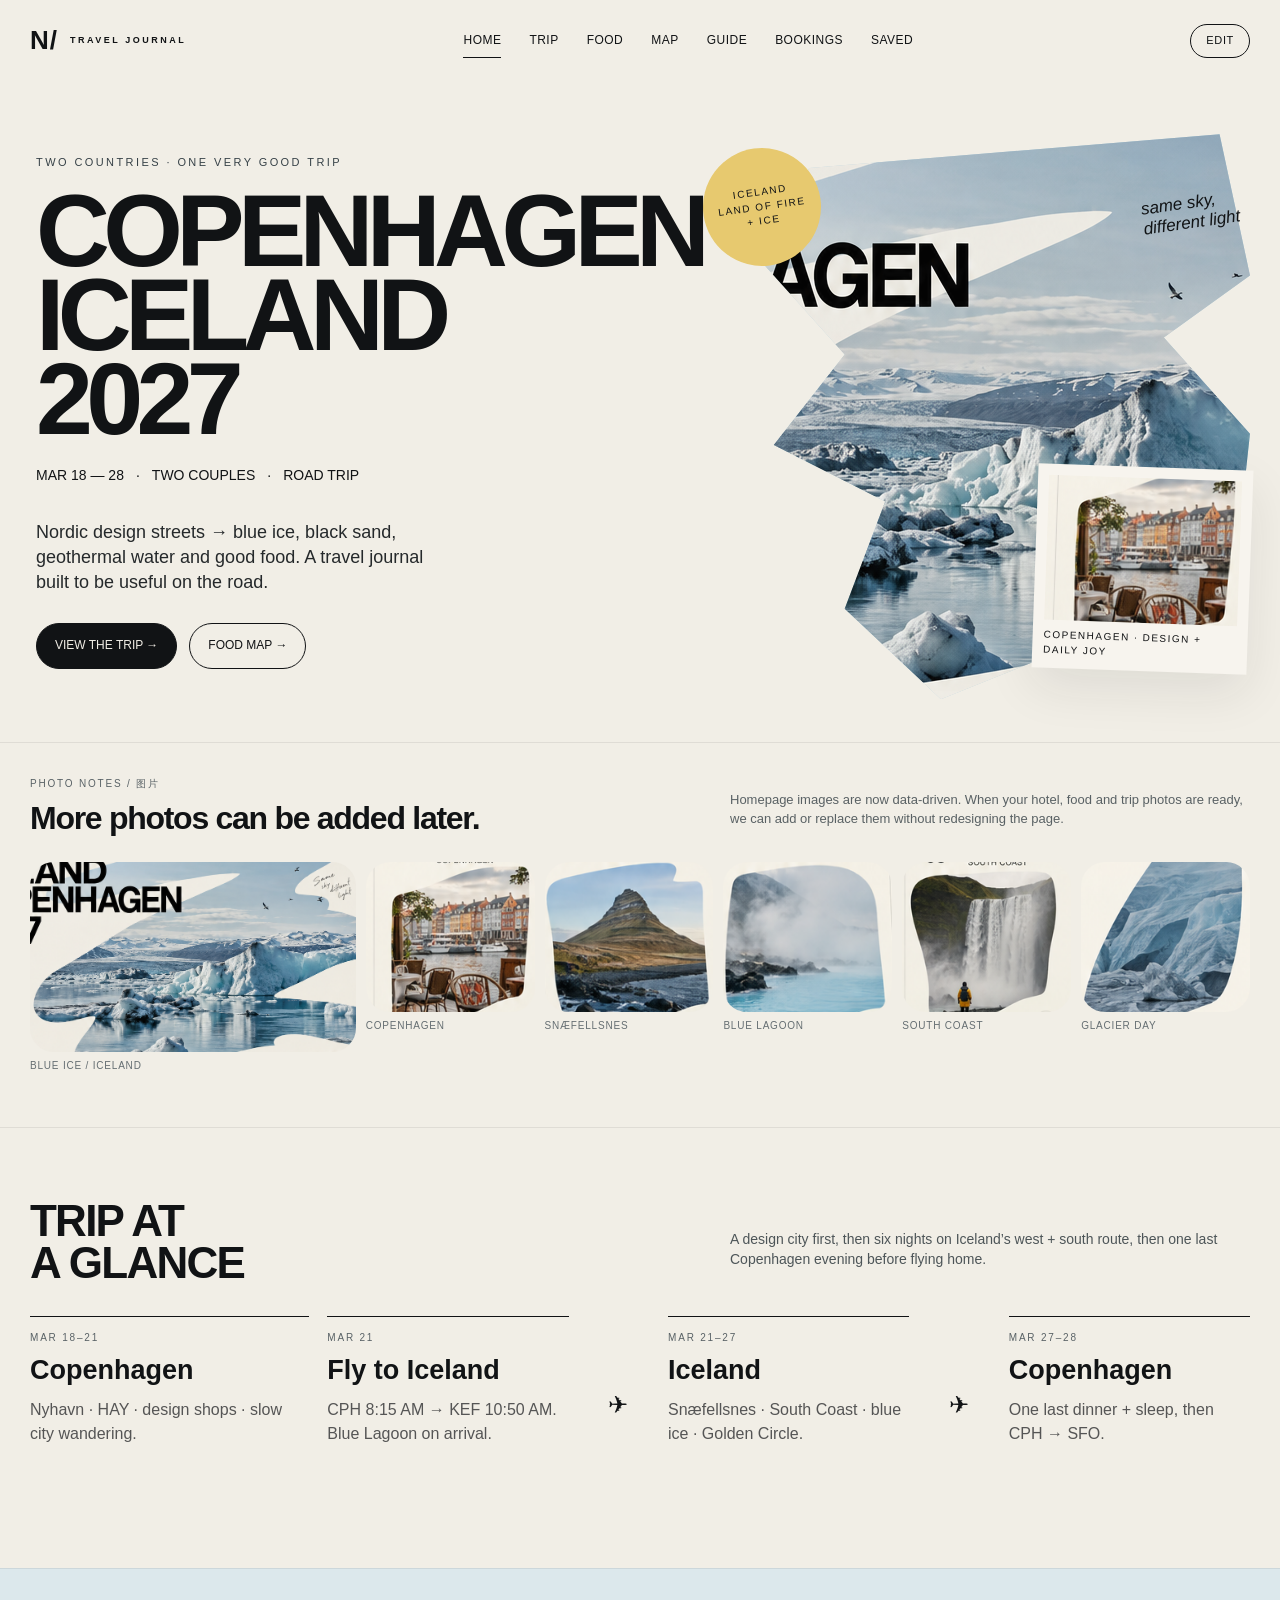
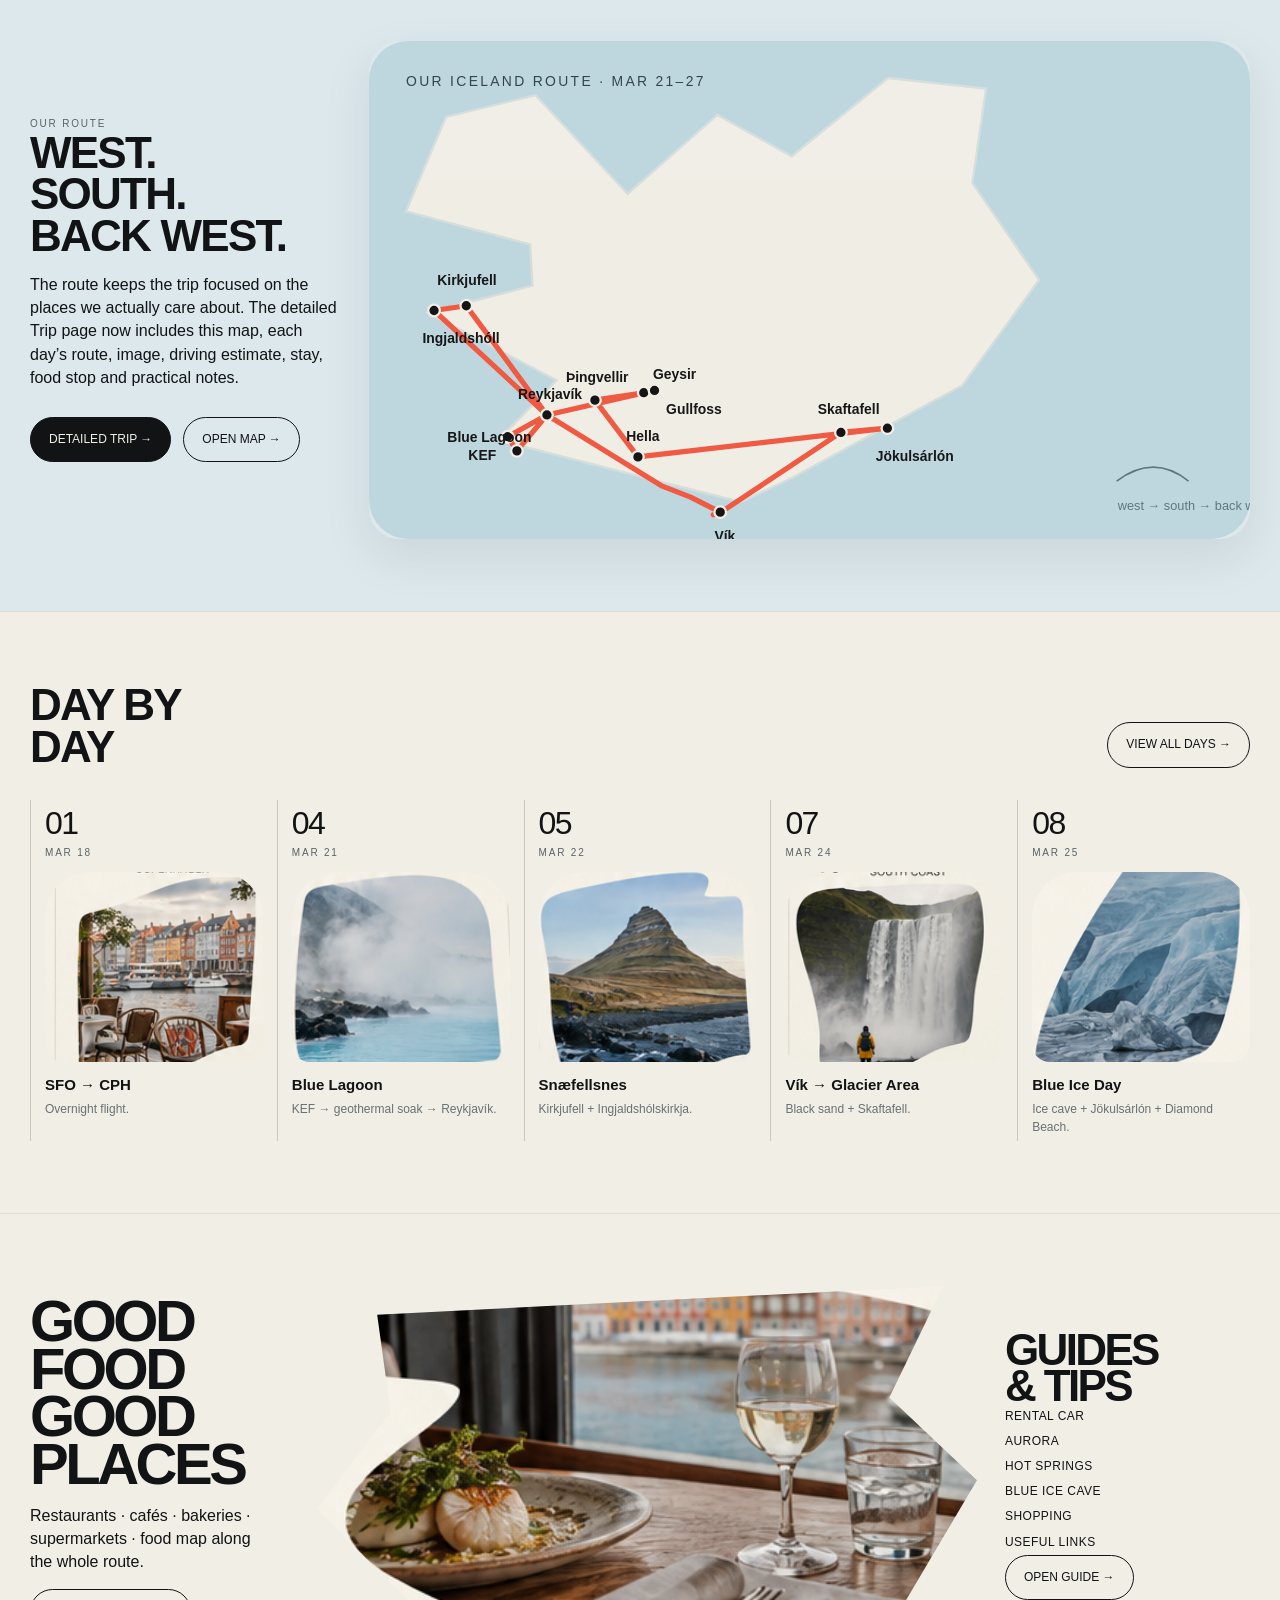
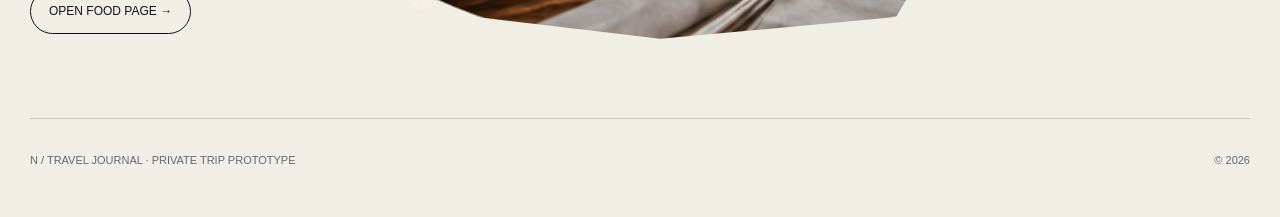
==== index.html @ 20d6d6fc "Add files via upload" ====
<!doctype html><html lang="en"><head><meta charset="utf-8"><meta name="viewport" content="width=device-width,initial-scale=1"><title>Copenhagen + Iceland 2027</title><link rel="stylesheet" href="assets/css/site.css"></head><body data-page="home">
<div class="container"><nav class="nav" data-nav></nav></div>
<header class="hero"><div class="container hero-grid"><div class="hero-copy"><div class="kicker">Two countries · one very good trip</div><h1><span>COPENHAGEN</span><span>ICELAND</span><span>2027</span></h1><div class="hero-meta"><span>MAR 18 — 28</span><span>TWO COUPLES</span><span>ROAD TRIP</span></div><p class="hero-note">Nordic design streets → blue ice, black sand, geothermal water and good food. A travel journal built to be useful on the road.</p><div class="cta-row"><a class="btn primary" href="trip.html">VIEW THE TRIP →</a><a class="btn" href="food.html">FOOD MAP →</a></div></div><div class="hero-art"><div class="hero-badge">ICELAND<br>LAND OF FIRE<br>+ ICE</div><div class="hero-shape"><img src="assets/img/hero-glacier.png" alt="Iceland glacier collage"></div><div class="hero-stamp">same sky,<br>different light</div><div class="hero-mini"><img src="assets/img/copenhagen-card.png" alt="Copenhagen"><small>COPENHAGEN · DESIGN + DAILY JOY</small></div></div></div></header>
<section class="photo-note"><div class="container"><div class="photo-note-head"><div><div class="eyebrow">PHOTO NOTES / 图片</div><h2>More photos can be added later.</h2></div><p>Homepage images are now data-driven. When your hotel, food and trip photos are ready, we can add or replace them without redesigning the page.</p></div><div class="photo-rail" data-home-gallery></div></div></section>
<section class="section"><div class="container"><div class="section-head"><h2 class="section-title"><span>TRIP AT</span><span>A GLANCE</span></h2><p class="section-intro">A design city first, then six nights on Iceland’s west + south route, then one last Copenhagen evening before flying home.</p></div><div class="glance"><div class="glance-card"><div class="eyebrow">MAR 18–21</div><h3>Copenhagen</h3><p>Nyhavn · HAY · design shops · slow city wandering.</p></div><div class="glance-card"><div class="eyebrow">MAR 21</div><h3>Fly to Iceland</h3><p>CPH 8:15 AM → KEF 10:50 AM. Blue Lagoon on arrival.</p></div><div class="plane">✈</div><div class="glance-card"><div class="eyebrow">MAR 21–27</div><h3>Iceland</h3><p>Snæfellsnes · South Coast · blue ice · Golden Circle.</p></div><div class="plane">✈</div><div class="glance-card"><div class="eyebrow">MAR 27–28</div><h3>Copenhagen</h3><p>One last dinner + sleep, then CPH → SFO.</p></div></div></div></section>
<section class="section blue"><div class="container route-wrap"><div class="route-copy"><div class="eyebrow">OUR ROUTE</div><h2 class="section-title"><span>WEST.</span><span>SOUTH.</span><span>BACK WEST.</span></h2><p>The route keeps the trip focused on the places we actually care about. The detailed Trip page now includes this map, each day’s route, image, driving estimate, stay, food stop and practical notes.</p><div class="cta-row"><a class="btn primary" href="trip.html">DETAILED TRIP →</a><a class="btn" href="map.html">OPEN MAP →</a></div></div><img class="route-map" src="assets/img/route-map.svg" alt="Iceland route map"></div></section>
<section class="section"><div class="container"><div class="section-head"><h2 class="section-title"><span>DAY BY</span><span>DAY</span></h2><a class="btn" href="trip.html">VIEW ALL DAYS →</a></div><div class="day-preview"><article class="preview-card"><div class="num">01</div><div class="eyebrow">MAR 18</div><div class="preview-img"><img src="assets/img/copenhagen-card.png" alt="Copenhagen"></div><h3>SFO → CPH</h3><p>Overnight flight.</p></article><article class="preview-card"><div class="num">04</div><div class="eyebrow">MAR 21</div><div class="preview-img"><img src="assets/img/blue-lagoon-card.png" alt="Blue Lagoon"></div><h3>Blue Lagoon</h3><p>KEF → geothermal soak → Reykjavík.</p></article><article class="preview-card"><div class="num">05</div><div class="eyebrow">MAR 22</div><div class="preview-img"><img src="assets/img/kirkjufell-card.png" alt="Kirkjufell"></div><h3>Snæfellsnes</h3><p>Kirkjufell + Ingjaldshólskirkja.</p></article><article class="preview-card"><div class="num">07</div><div class="eyebrow">MAR 24</div><div class="preview-img"><img src="assets/img/waterfall-card.png" alt="South Coast"></div><h3>Vík → Glacier Area</h3><p>Black sand + Skaftafell.</p></article><article class="preview-card"><div class="num">08</div><div class="eyebrow">MAR 25</div><div class="preview-img"><img src="assets/img/ice-detail.png" alt="Ice cave"></div><h3>Blue Ice Day</h3><p>Ice cave + Jökulsárlón + Diamond Beach.</p></article></div></div></section>
<section class="section"><div class="container split-feature"><div><div class="big-words">GOOD<br>FOOD<br>GOOD<br>PLACES</div><p>Restaurants · cafés · bakeries · supermarkets · food map along the whole route.</p><a class="btn" href="food.html">OPEN FOOD PAGE →</a></div><div class="organic"><img src="assets/img/food-card.png" alt="Travel dining"></div><div><div class="big-words" style="font-size:44px">GUIDES<br>& TIPS</div><div class="guide-list">Rental car<br>Aurora<br>Hot springs<br>Blue ice cave<br>Shopping<br>Useful links</div><a class="btn" href="guide.html">OPEN GUIDE →</a></div></div></section>
<footer class="container footer"><span>N / TRAVEL JOURNAL · PRIVATE TRIP PROTOTYPE</span><span>© <span data-year></span></span></footer>
<script src="assets/js/content.js"></script><script src="assets/js/site.js"></script></body></html>
---- assets/css/site.css ----
:root{
  --cream:#f1eee6;
  --cream2:#eae4d8;
  --ink:#111315;
  --muted:#6c7377;
  --blue:#bcd5de;
  --blue2:#dce8ec;
  --coral:#f05a42;
  --yellow:#e7c96f;
  --line:#cbc7be;
  --card:#f7f4ee;
  --shadow:0 18px 50px rgba(28,34,36,.09);
}
*{box-sizing:border-box}
html{scroll-behavior:smooth}
body{margin:0;background:var(--cream);color:var(--ink);font-family:"Helvetica Neue",Arial,"Noto Sans SC",sans-serif;line-height:1.45}
a{color:inherit;text-decoration:none}
img{max-width:100%;display:block}
button,input,textarea,select{font:inherit}
.container{width:min(1220px,calc(100% - 48px));margin:auto}
.nav{display:flex;align-items:center;justify-content:space-between;padding:22px 0;position:relative;z-index:5}
.brand{display:flex;align-items:center;gap:12px;font-weight:800;letter-spacing:.06em}.brand span{font-size:26px}.brand small{font-size:9px;letter-spacing:.28em;font-weight:700}
.navlinks{display:flex;gap:28px;font-size:12px;letter-spacing:.04em}.navlinks a{padding:8px 0;border-bottom:1.5px solid transparent}.navlinks a:hover,.navlinks a.active{border-color:var(--ink)}
.edit-link{border:1px solid var(--ink);border-radius:999px;padding:8px 15px;font-size:11px;letter-spacing:.06em}
.hero{position:relative;min-height:660px;padding:35px 0 30px;overflow:hidden}
.hero-grid{display:grid;grid-template-columns:.82fr 1.18fr;align-items:center;gap:20px;min-height:590px}
.hero-copy{position:relative;z-index:2;padding-left:6px}.kicker{font-size:11px;letter-spacing:.22em;text-transform:uppercase;margin-bottom:18px;color:#364147}.hero h1{font-size:clamp(66px,8vw,126px);line-height:.82;letter-spacing:-.065em;margin:0 0 25px;font-weight:800}.hero h1 span{display:block}.hero-meta{display:flex;gap:12px;flex-wrap:wrap;font-size:14px;margin:20px 0 34px}.hero-meta span:not(:last-child)::after{content:'·';margin-left:12px}.hero-note{max-width:390px;font-size:18px;line-height:1.4;color:#25292b}.cta-row{display:flex;gap:12px;margin-top:28px;flex-wrap:wrap}.btn{display:inline-flex;gap:12px;align-items:center;border:1px solid var(--ink);border-radius:999px;padding:13px 18px;font-size:12px;background:transparent}.btn.primary{background:var(--ink);color:var(--cream)}
.hero-art{position:relative;height:575px}.hero-shape{position:absolute;inset:10px 0 0 20px;overflow:hidden;background:var(--blue);clip-path:polygon(13% 6%,94% 0,100% 25%,83% 36%,100% 53%,96% 86%,64% 91%,39% 100%,20% 84%,28% 65%,6% 55%,20% 39%,4% 23%)}.hero-shape img{width:100%;height:100%;object-fit:cover;filter:saturate(.83) contrast(.98)}
.hero-stamp{position:absolute;right:2%;top:12%;font-size:17px;font-style:italic;transform:rotate(-8deg);line-height:1.2}.hero-mini{position:absolute;right:0;bottom:28px;width:215px;background:var(--card);padding:11px;box-shadow:var(--shadow);transform:rotate(2deg)}.hero-mini img{height:145px;width:100%;object-fit:cover}.hero-mini small{display:block;margin-top:8px;font-size:10px;letter-spacing:.15em}
.hero-badge{position:absolute;top:24px;left:-20px;background:var(--yellow);width:118px;height:118px;border-radius:50%;display:grid;place-items:center;text-align:center;font-size:10px;letter-spacing:.16em;transform:rotate(-8deg);z-index:1}
.section{padding:72px 0;border-top:1px solid rgba(17,19,21,.08)}.section.blue{background:var(--blue2)}
.section-head{display:flex;align-items:end;justify-content:space-between;gap:30px;margin-bottom:32px}.section-title{font-size:44px;line-height:.95;letter-spacing:-.04em;margin:0;font-weight:800}.section-title span{display:block}.section-intro{max-width:520px;color:#4d5558;font-size:14px}.eyebrow{font-size:10px;text-transform:uppercase;letter-spacing:.18em;color:#596266}
.glance{display:grid;grid-template-columns:1.1fr .95fr .25fr .95fr .25fr .95fr;gap:18px;align-items:center}.glance-card{min-height:180px;border-top:1px solid var(--ink);padding-top:14px}.glance-card h3{font-size:27px;margin:6px 0}.glance-card p{color:#555;margin:8px 0}.plane{font-size:24px;text-align:center}
.route-wrap{display:grid;grid-template-columns:.52fr 1.48fr;gap:30px;align-items:center}.route-copy p{max-width:340px}.route-map{width:100%;border-radius:30px;box-shadow:var(--shadow)}
.day-preview{display:grid;grid-template-columns:repeat(5,1fr);gap:14px}.preview-card{border-left:1px solid var(--line);padding-left:14px;min-width:0}.preview-card .num{font-size:32px;letter-spacing:-.05em}.preview-img{height:190px;border-radius:45px 45px 18px 18px;overflow:hidden;background:var(--blue);margin:12px 0}.preview-img img{width:100%;height:100%;object-fit:cover}.preview-card h3{font-size:15px;margin:0}.preview-card p{font-size:12px;color:#687174;margin:5px 0}
.split-feature{display:grid;grid-template-columns:.4fr 1.1fr .4fr;gap:28px;align-items:center}.big-words{font-size:58px;line-height:.82;font-weight:800;letter-spacing:-.06em}.organic{height:360px;overflow:hidden;clip-path:polygon(11% 8%,95% 0,87% 31%,100% 54%,88% 92%,53% 98%,17% 90%,2% 62%,13% 35%)}.organic img{width:100%;height:100%;object-fit:cover}.guide-list{font-size:12px;text-transform:uppercase;line-height:2.1;letter-spacing:.04em}
.footer{padding:34px 0 48px;font-size:11px;color:#62696c;display:flex;justify-content:space-between;border-top:1px solid var(--line)}
.page-hero{padding:58px 0 38px}.page-hero h1{font-size:clamp(58px,7vw,104px);line-height:.85;letter-spacing:-.06em;margin:0}.page-hero p{max-width:620px;font-size:18px;color:#4d5558}
.day-list{display:flex;flex-direction:column;border-top:1px solid var(--ink)}.day-row{display:grid;grid-template-columns:90px 1.15fr .9fr 1.4fr;gap:24px;padding:27px 0;border-bottom:1px solid var(--line);align-items:start}.day-no{font-size:48px;line-height:1;letter-spacing:-.06em}.day-row h3{margin:4px 0;font-size:23px}.cn{color:#586165}.day-meta{display:flex;flex-direction:column;gap:10px;font-size:13px}.day-meta strong{font-weight:700}.day-highlights{display:flex;flex-wrap:wrap;gap:8px}.day-highlights span{font-size:11px;border:1px solid #b9b7b0;border-radius:999px;padding:7px 10px;background:rgba(255,255,255,.35)}
.filters{display:flex;gap:10px;flex-wrap:wrap;margin:16px 0 28px}.filter{border:1px solid var(--ink);background:transparent;border-radius:999px;padding:9px 15px;font-size:12px;cursor:pointer}.filter.active{background:var(--ink);color:var(--cream)}
.food-layout{display:grid;grid-template-columns:1fr 1.55fr;gap:28px}.food-map{background:var(--blue);min-height:520px;border-radius:38px;padding:28px;position:sticky;top:20px;overflow:hidden}.food-map:after{content:'';position:absolute;inset:15%;background:rgba(241,238,230,.85);clip-path:polygon(10% 20%,35% 4%,58% 14%,88% 0,97% 31%,80% 47%,91% 71%,62% 96%,31% 84%,7% 96%,13% 61%,0 41%)}.food-map .map-label{position:relative;z-index:2;font-size:46px;line-height:.9;font-weight:800;letter-spacing:-.05em}.food-pin{position:absolute;z-index:3;width:12px;height:12px;background:var(--coral);border:3px solid var(--cream);border-radius:50%}.pin1{left:42%;top:37%}.pin2{left:56%;top:44%}.pin3{left:65%;top:58%}.pin4{left:32%;top:65%}.food-grid{display:grid;grid-template-columns:1fr 1fr;gap:14px}.food-card,.simple-card{background:var(--card);border:1px solid rgba(17,19,21,.09);padding:20px;border-radius:20px;min-height:190px}.food-card h3,.simple-card h3{font-size:22px;margin:13px 0 7px}.food-card p,.simple-card p{font-size:13px;color:#596164}.food-card a,.simple-card a{font-size:11px;font-weight:700}.food-city{font-size:11px;letter-spacing:.16em;text-transform:uppercase}.chip{display:inline-block;border:1px solid #aaa69d;border-radius:999px;padding:5px 9px;font-size:10px;margin-top:10px}.price{float:right;font-size:12px;margin-top:13px}.card-bottom{display:flex;justify-content:space-between;align-items:center;margin-top:18px}.status{background:var(--blue2);border-radius:999px;padding:6px 9px;font-size:10px}
.booking-grid,.saved-grid{display:grid;grid-template-columns:repeat(3,1fr);gap:16px}.guide-grid{display:grid;grid-template-columns:1.2fr .8fr;gap:26px}.guide-cards{display:grid;grid-template-columns:1fr 1fr;gap:15px}.guide-link{display:flex;justify-content:space-between;align-items:center;border-bottom:1px solid var(--line);padding:18px 0}.guide-link small{display:block;color:#71787a;margin-top:3px}.guide-feature{background:var(--blue);min-height:450px;border-radius:40px;padding:35px;display:flex;flex-direction:column;justify-content:end}.guide-feature h2{font-size:60px;line-height:.88;letter-spacing:-.06em;margin:0 0 18px}
.admin-banner{padding:16px 18px;border-radius:16px;background:#f2d99c;margin-bottom:24px;font-size:13px}.admin-grid{display:grid;grid-template-columns:1fr 1fr;gap:20px}.panel{background:var(--card);padding:22px;border-radius:20px;border:1px solid rgba(17,19,21,.1)}.panel h2{margin-top:0}.field{display:flex;flex-direction:column;gap:7px;margin:13px 0}.field label{font-size:11px;text-transform:uppercase;letter-spacing:.1em}.field input,.field textarea,.field select{background:#fffdf8;border:1px solid #c7c3b9;border-radius:10px;padding:11px}.field textarea{min-height:90px}.panel button{border:0;background:var(--ink);color:var(--cream);padding:11px 15px;border-radius:999px;cursor:pointer}.output{font-family:ui-monospace,SFMono-Regular,Menlo,monospace;font-size:11px;white-space:pre-wrap;background:#151719;color:#e9e4da;padding:16px;border-radius:14px;max-height:300px;overflow:auto}
@media(max-width:900px){.container{width:min(100% - 28px,760px)}.navlinks{display:none}.hero{min-height:auto}.hero-grid{grid-template-columns:1fr}.hero-copy{padding-top:20px}.hero h1{font-size:66px}.hero-art{height:420px}.hero-badge{left:auto;right:10px}.section{padding:50px 0}.glance{grid-template-columns:1fr}.plane{display:none}.route-wrap,.split-feature,.food-layout,.guide-grid{grid-template-columns:1fr}.day-preview{grid-template-columns:1fr 1fr}.day-row{grid-template-columns:64px 1fr}.day-meta,.day-highlights{grid-column:2}.booking-grid,.saved-grid,.guide-cards,.admin-grid{grid-template-columns:1fr}.food-map{position:relative;min-height:360px}.food-grid{grid-template-columns:1fr}.big-words{font-size:48px}}
@media(max-width:520px){.hero h1{font-size:54px}.hero-art{height:330px}.hero-mini{width:160px}.hero-mini img{height:100px}.section-title{font-size:36px}.day-preview{grid-template-columns:1fr}.page-hero h1{font-size:56px}.day-row{grid-template-columns:50px 1fr}.day-no{font-size:38px}.food-map .map-label{font-size:38px}}


/* --- v2 richer content --- */
.photo-note{padding:34px 0 50px;border-top:1px solid rgba(17,19,21,.08)}
.photo-note-head{display:flex;justify-content:space-between;gap:30px;align-items:end;margin-bottom:20px}.photo-note-head h2{margin:4px 0 0;font-size:32px;letter-spacing:-.04em}.photo-note-head p{max-width:520px;color:#596164;font-size:13px}
.photo-rail{display:grid;grid-template-columns:1.35fr repeat(5,.7fr);gap:10px;overflow-x:auto;padding-bottom:4px}.photo-tile{margin:0;min-width:150px}.photo-tile img{width:100%;height:150px;object-fit:cover;border-radius:24px}.photo-tile.wide img{height:190px}.photo-tile figcaption{font-size:10px;letter-spacing:.08em;text-transform:uppercase;margin-top:7px;color:#656e72}
.trip-map-panel{display:grid;grid-template-columns:.65fr 1.35fr;gap:28px;align-items:center;background:var(--blue2);padding:28px;border-radius:32px;margin-bottom:18px}.trip-map-panel h2{font-size:36px;letter-spacing:-.04em;margin:7px 0}.trip-map-panel p{color:#596164}.trip-map-panel img{border-radius:24px;background:rgba(255,255,255,.35)}
.day-detail-list{display:flex;flex-direction:column;gap:26px}.day-detail-card{display:grid;grid-template-columns:270px 1fr 250px;gap:26px;background:rgba(247,244,238,.72);border:1px solid rgba(17,19,21,.1);border-radius:28px;padding:18px;box-shadow:0 10px 34px rgba(28,34,36,.05)}
.day-detail-image{height:100%;min-height:330px;border-radius:22px;overflow:hidden;position:relative;background:var(--blue)}.day-detail-image img{width:100%;height:100%;object-fit:cover}.day-pill{position:absolute;left:12px;top:12px;background:var(--cream);border-radius:999px;padding:8px 11px;font-size:10px;font-weight:800;letter-spacing:.08em}
.day-detail-main h2{font-size:30px;line-height:1.05;letter-spacing:-.04em;margin:6px 0}.day-summary{font-size:15px;color:#40484b;max-width:720px}.route-chips{display:flex;flex-wrap:wrap;gap:7px;margin:17px 0}.route-chips span{font-size:10px;background:var(--blue2);padding:7px 9px;border-radius:999px}.route-chips b{color:var(--coral)}
.day-columns{display:grid;grid-template-columns:repeat(3,1fr);gap:16px;margin-top:22px;border-top:1px solid var(--line);padding-top:18px}.day-columns h4{font-size:10px;letter-spacing:.12em;margin:0 0 10px}.day-columns ul{padding-left:16px;margin:0}.day-columns li,.day-columns p{font-size:12px;color:#515a5d;margin:5px 0}
.day-detail-side{border-left:1px solid var(--line);padding-left:18px}.mini-stat{padding:10px 0;border-bottom:1px solid var(--line)}.mini-stat span,.trip-tip span{display:block;font-size:9px;letter-spacing:.15em;color:#6b7376;margin-bottom:4px}.mini-stat strong{font-size:12px;line-height:1.4}.trip-tip{margin:18px 0;background:#e6e1d7;padding:13px;border-radius:14px;font-size:11px;color:#444b4e}
.food-hero{padding-bottom:22px}.food-map-full{position:relative;margin:10px 0 32px}.food-map-full #foodMap{height:520px;border-radius:30px;overflow:hidden;border:1px solid rgba(17,19,21,.08);background:var(--blue2)}.map-key{display:flex;gap:18px;flex-wrap:wrap;align-items:center;font-size:10px;margin-top:10px;color:#5f686b}.dot{display:inline-block;width:10px;height:10px;border-radius:50%;margin-right:5px}.dot.eat{background:var(--coral)}.dot.market{background:#183a63}.food-layout-v2{display:grid;grid-template-columns:280px 1fr;gap:24px;align-items:start}.food-index{position:sticky;top:20px}.food-index h2{font-size:34px;letter-spacing:-.04em;line-height:1;margin:8px 0}.food-index p{font-size:13px;color:#5d6669}.food-region-list{display:flex;flex-direction:column;margin-top:18px;border-top:1px solid var(--line)}.food-region-list button{display:flex;justify-content:space-between;border:0;border-bottom:1px solid var(--line);background:transparent;padding:12px 0;text-align:left;cursor:pointer}.food-region-list b{background:var(--blue2);border-radius:999px;min-width:24px;height:24px;display:grid;place-items:center;font-size:10px}.food-marker-wrap{background:transparent!important;border:0!important}.food-marker{display:grid;place-items:center;width:24px;height:24px;border-radius:50%;border:3px solid var(--cream);box-shadow:0 4px 12px rgba(0,0,0,.22);font-size:9px;font-weight:800}.food-marker.eat{background:var(--coral);color:white}.food-marker.market{background:#183a63;color:white}.leaflet-popup-content-wrapper,.leaflet-popup-tip{background:var(--cream);color:var(--ink)}.leaflet-popup-content a{font-weight:800}
@media(max-width:1000px){.day-detail-card{grid-template-columns:220px 1fr}.day-detail-side{grid-column:2;border-left:0;border-top:1px solid var(--line);padding:16px 0 0}.food-layout-v2{grid-template-columns:1fr}.food-index{position:relative}.photo-rail{grid-template-columns:repeat(6,220px)}}
@media(max-width:760px){.photo-note-head{display:block}.trip-map-panel{grid-template-columns:1fr}.day-detail-card{grid-template-columns:1fr}.day-detail-image{min-height:250px}.day-detail-side{grid-column:1}.day-columns{grid-template-columns:1fr}.food-map-full #foodMap{height:410px}.photo-rail{grid-template-columns:repeat(6,180px)}}
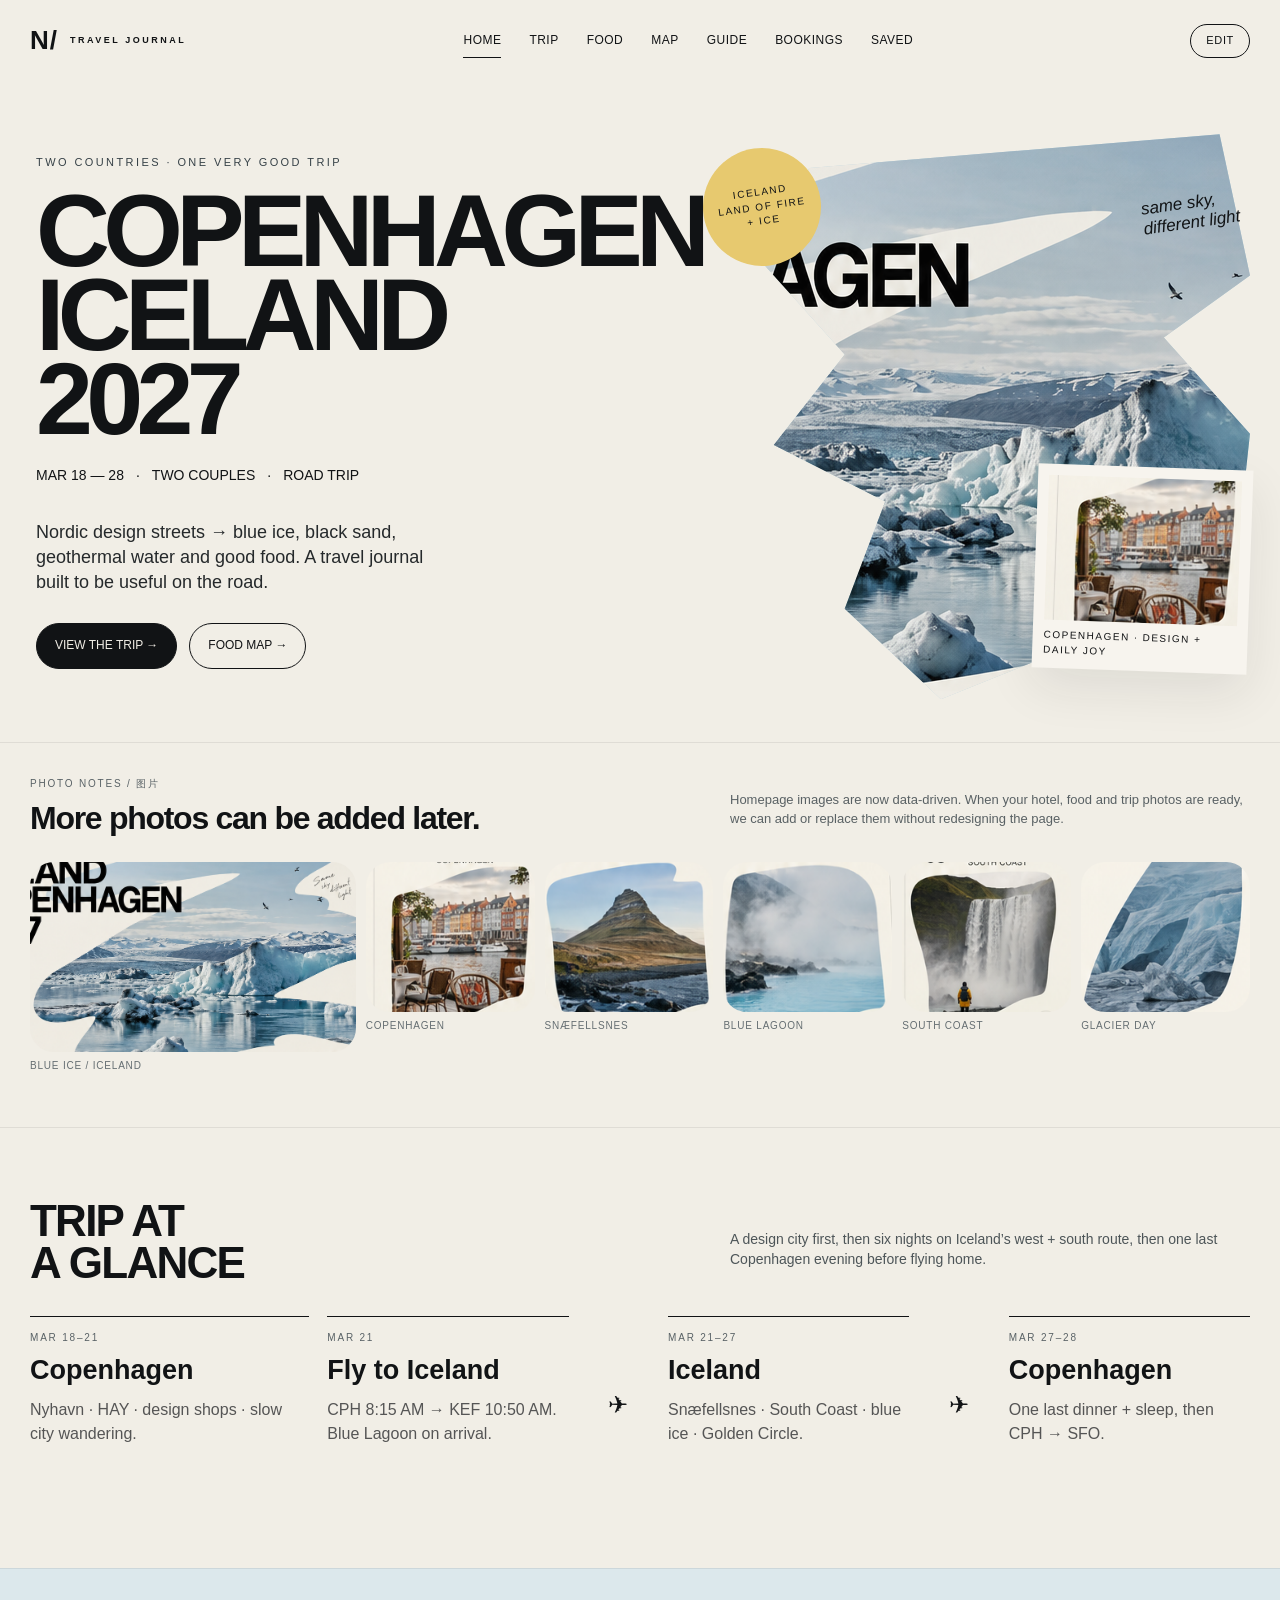
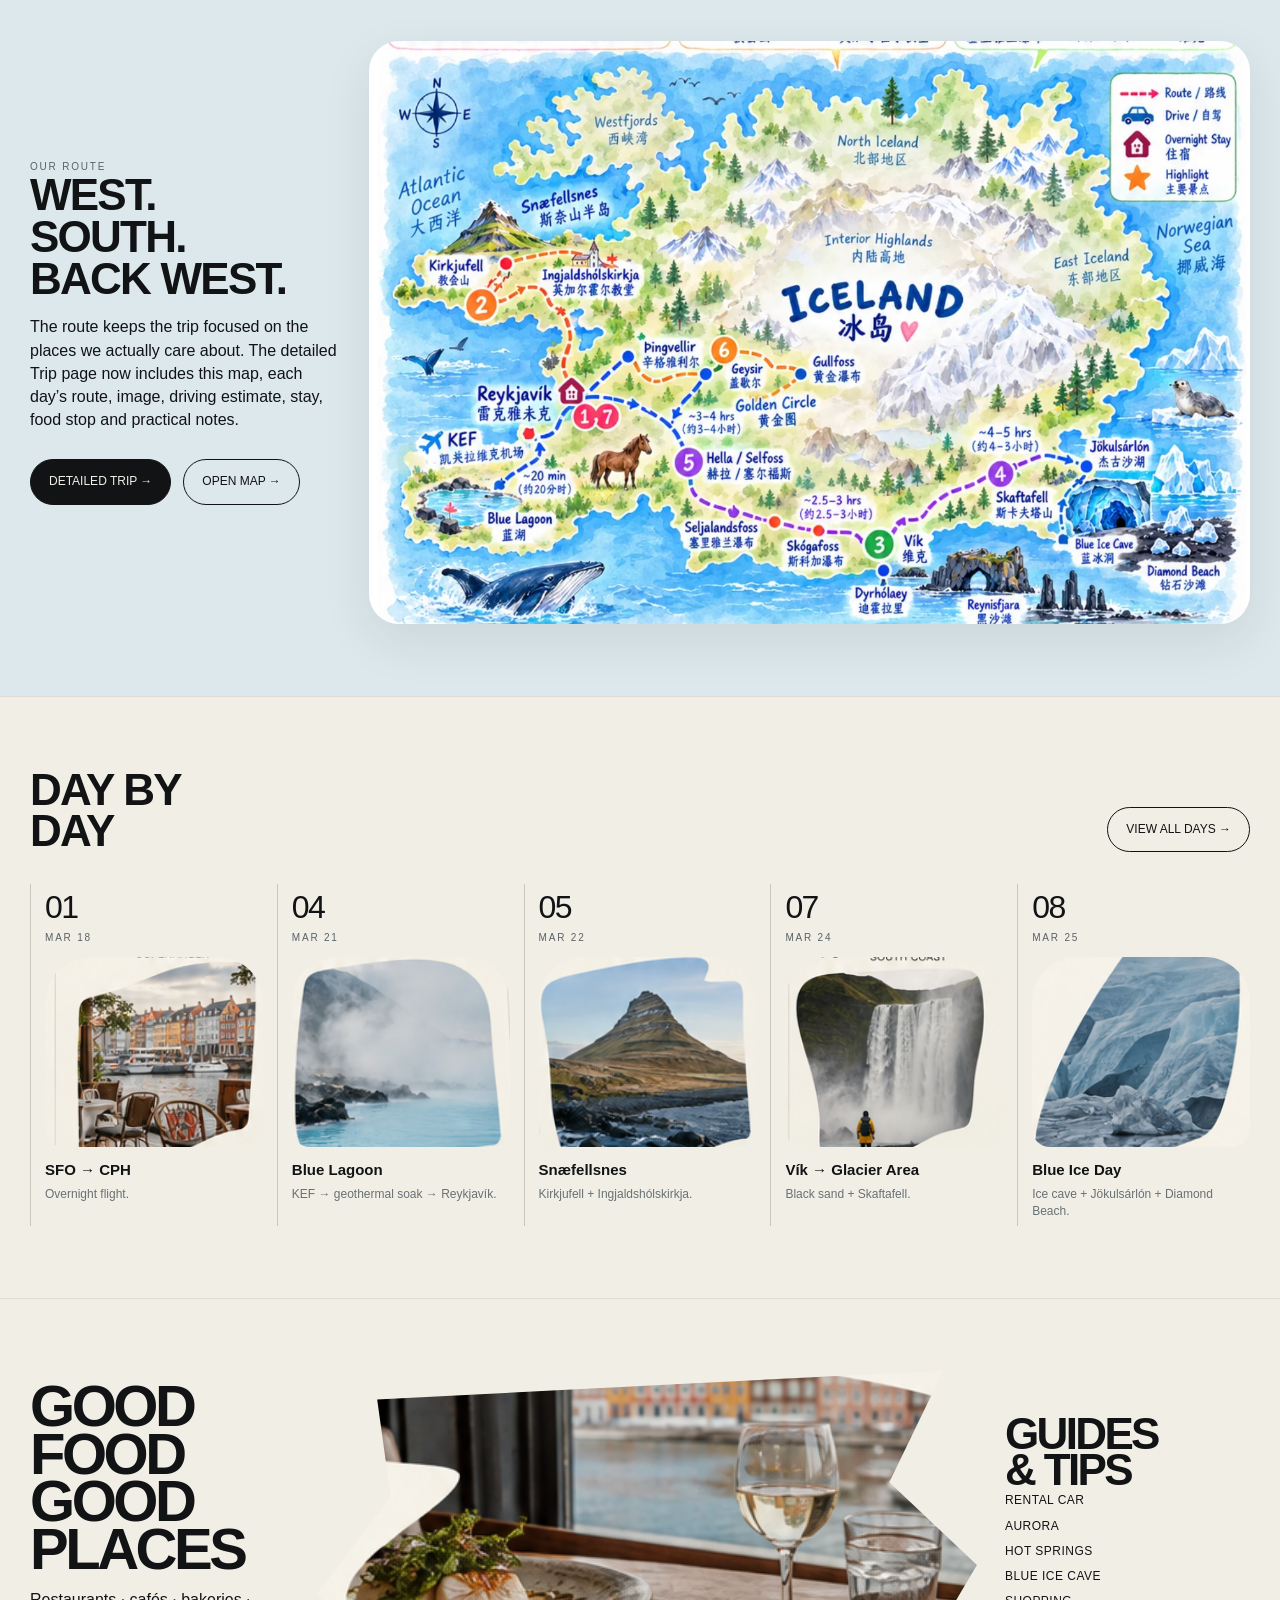
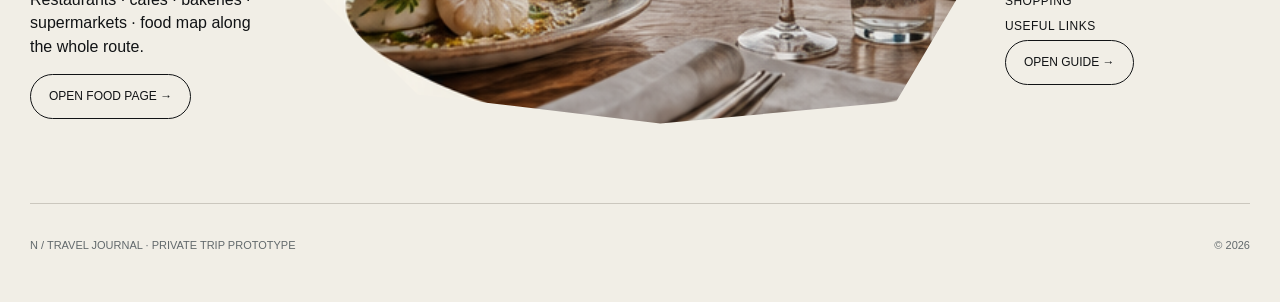
==== commit d53f6009: "Update index.html" ====
--- a/index.html
+++ b/index.html
@@ -3,8 +3,8 @@
 <header class="hero"><div class="container hero-grid"><div class="hero-copy"><div class="kicker">Two countries · one very good trip</div><h1><span>COPENHAGEN</span><span>ICELAND</span><span>2027</span></h1><div class="hero-meta"><span>MAR 18 — 28</span><span>TWO COUPLES</span><span>ROAD TRIP</span></div><p class="hero-note">Nordic design streets → blue ice, black sand, geothermal water and good food. A travel journal built to be useful on the road.</p><div class="cta-row"><a class="btn primary" href="trip.html">VIEW THE TRIP →</a><a class="btn" href="food.html">FOOD MAP →</a></div></div><div class="hero-art"><div class="hero-badge">ICELAND<br>LAND OF FIRE<br>+ ICE</div><div class="hero-shape"><img src="assets/img/hero-glacier.png" alt="Iceland glacier collage"></div><div class="hero-stamp">same sky,<br>different light</div><div class="hero-mini"><img src="assets/img/copenhagen-card.png" alt="Copenhagen"><small>COPENHAGEN · DESIGN + DAILY JOY</small></div></div></div></header>
 <section class="photo-note"><div class="container"><div class="photo-note-head"><div><div class="eyebrow">PHOTO NOTES / 图片</div><h2>More photos can be added later.</h2></div><p>Homepage images are now data-driven. When your hotel, food and trip photos are ready, we can add or replace them without redesigning the page.</p></div><div class="photo-rail" data-home-gallery></div></div></section>
 <section class="section"><div class="container"><div class="section-head"><h2 class="section-title"><span>TRIP AT</span><span>A GLANCE</span></h2><p class="section-intro">A design city first, then six nights on Iceland’s west + south route, then one last Copenhagen evening before flying home.</p></div><div class="glance"><div class="glance-card"><div class="eyebrow">MAR 18–21</div><h3>Copenhagen</h3><p>Nyhavn · HAY · design shops · slow city wandering.</p></div><div class="glance-card"><div class="eyebrow">MAR 21</div><h3>Fly to Iceland</h3><p>CPH 8:15 AM → KEF 10:50 AM. Blue Lagoon on arrival.</p></div><div class="plane">✈</div><div class="glance-card"><div class="eyebrow">MAR 21–27</div><h3>Iceland</h3><p>Snæfellsnes · South Coast · blue ice · Golden Circle.</p></div><div class="plane">✈</div><div class="glance-card"><div class="eyebrow">MAR 27–28</div><h3>Copenhagen</h3><p>One last dinner + sleep, then CPH → SFO.</p></div></div></div></section>
-<section class="section blue"><div class="container route-wrap"><div class="route-copy"><div class="eyebrow">OUR ROUTE</div><h2 class="section-title"><span>WEST.</span><span>SOUTH.</span><span>BACK WEST.</span></h2><p>The route keeps the trip focused on the places we actually care about. The detailed Trip page now includes this map, each day’s route, image, driving estimate, stay, food stop and practical notes.</p><div class="cta-row"><a class="btn primary" href="trip.html">DETAILED TRIP →</a><a class="btn" href="map.html">OPEN MAP →</a></div></div><img class="route-map" src="assets/img/route-map.svg" alt="Iceland route map"></div></section>
+<section class="section blue"><div class="container route-wrap"><div class="route-copy"><div class="eyebrow">OUR ROUTE</div><h2 class="section-title"><span>WEST.</span><span>SOUTH.</span><span>BACK WEST.</span></h2><p>The route keeps the trip focused on the places we actually care about. The detailed Trip page now includes this map, each day’s route, image, driving estimate, stay, food stop and practical notes.</p><div class="cta-row"><a class="btn primary" href="trip.html">DETAILED TRIP →</a><a class="btn" href="map.html">OPEN MAP →</a></div></div><img class="route-map" src="assets/img/route-map-new.png" alt="Iceland route map"></div></section>
 <section class="section"><div class="container"><div class="section-head"><h2 class="section-title"><span>DAY BY</span><span>DAY</span></h2><a class="btn" href="trip.html">VIEW ALL DAYS →</a></div><div class="day-preview"><article class="preview-card"><div class="num">01</div><div class="eyebrow">MAR 18</div><div class="preview-img"><img src="assets/img/copenhagen-card.png" alt="Copenhagen"></div><h3>SFO → CPH</h3><p>Overnight flight.</p></article><article class="preview-card"><div class="num">04</div><div class="eyebrow">MAR 21</div><div class="preview-img"><img src="assets/img/blue-lagoon-card.png" alt="Blue Lagoon"></div><h3>Blue Lagoon</h3><p>KEF → geothermal soak → Reykjavík.</p></article><article class="preview-card"><div class="num">05</div><div class="eyebrow">MAR 22</div><div class="preview-img"><img src="assets/img/kirkjufell-card.png" alt="Kirkjufell"></div><h3>Snæfellsnes</h3><p>Kirkjufell + Ingjaldshólskirkja.</p></article><article class="preview-card"><div class="num">07</div><div class="eyebrow">MAR 24</div><div class="preview-img"><img src="assets/img/waterfall-card.png" alt="South Coast"></div><h3>Vík → Glacier Area</h3><p>Black sand + Skaftafell.</p></article><article class="preview-card"><div class="num">08</div><div class="eyebrow">MAR 25</div><div class="preview-img"><img src="assets/img/ice-detail.png" alt="Ice cave"></div><h3>Blue Ice Day</h3><p>Ice cave + Jökulsárlón + Diamond Beach.</p></article></div></div></section>
 <section class="section"><div class="container split-feature"><div><div class="big-words">GOOD<br>FOOD<br>GOOD<br>PLACES</div><p>Restaurants · cafés · bakeries · supermarkets · food map along the whole route.</p><a class="btn" href="food.html">OPEN FOOD PAGE →</a></div><div class="organic"><img src="assets/img/food-card.png" alt="Travel dining"></div><div><div class="big-words" style="font-size:44px">GUIDES<br>& TIPS</div><div class="guide-list">Rental car<br>Aurora<br>Hot springs<br>Blue ice cave<br>Shopping<br>Useful links</div><a class="btn" href="guide.html">OPEN GUIDE →</a></div></div></section>
 <footer class="container footer"><span>N / TRAVEL JOURNAL · PRIVATE TRIP PROTOTYPE</span><span>© <span data-year></span></span></footer>
-<script src="assets/js/content.js"></script><script src="assets/js/site.js"></script></body></html>+<script src="assets/js/content.js"></script><script src="assets/js/site.js"></script></body></html>
